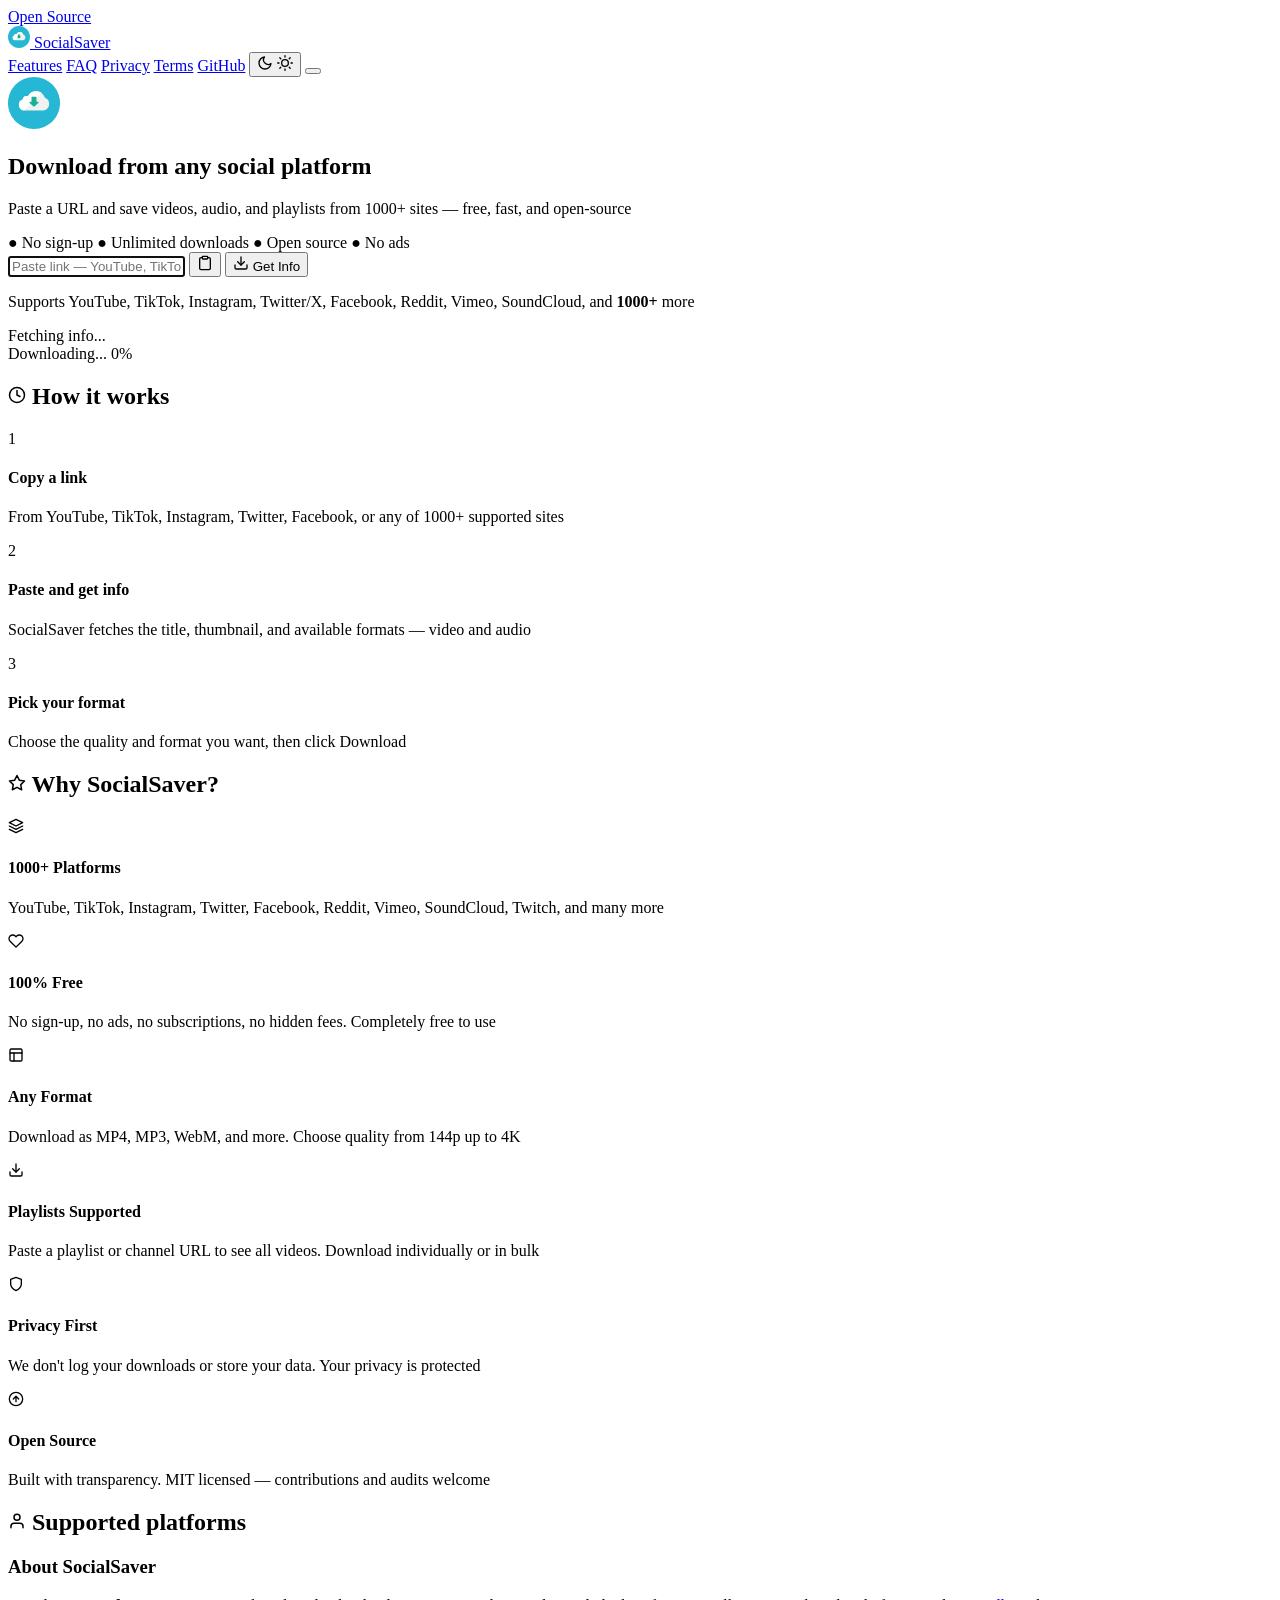
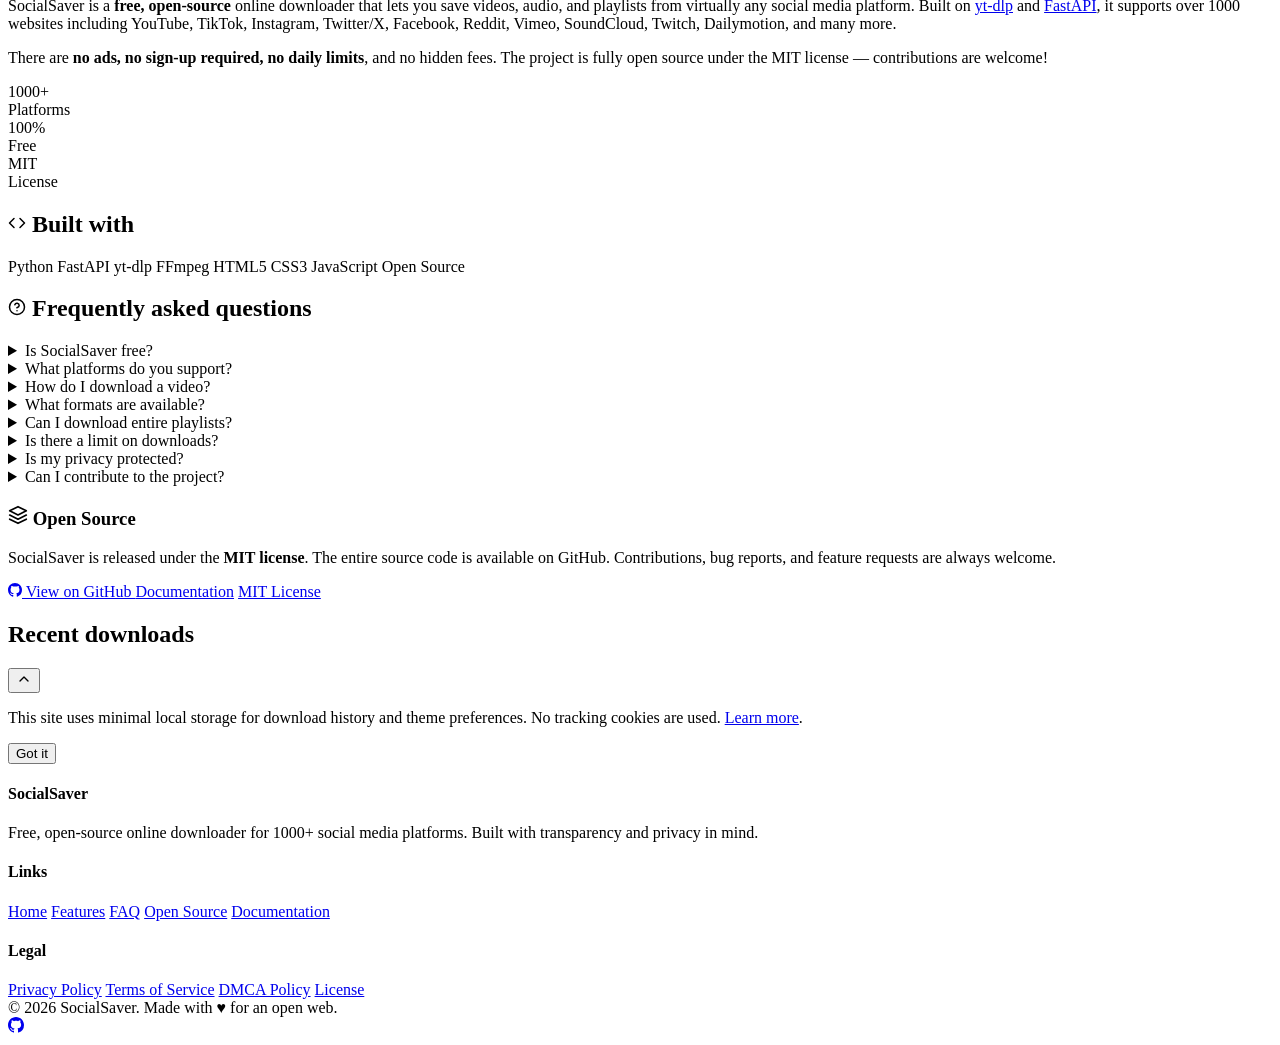
==== frontend/index.html @ 0bf435aa "first commit" ====
<!DOCTYPE html>
<html lang="en">
<head>
    <meta charset="UTF-8">
    <meta name="viewport" content="width=device-width, initial-scale=1.0">
    <title>SocialSaver — Free Video &amp; Audio Downloader for 1000+ Platforms</title>
    <meta name="description" content="SocialSaver is a free, open-source online downloader for YouTube, TikTok, Instagram, Twitter/X, Facebook, and 1000+ sites. No ads, no sign-up, no limits. Download videos, audio, and playlists instantly.">
    <meta name="keywords" content="video downloader, youtube downloader, tiktok downloader, instagram downloader, twitter downloader, facebook downloader, online downloader, free downloader, social media downloader, mp4 downloader, mp3 downloader, playlist downloader, open source downloader">
    <link rel="canonical" href="https://socialsaver.example.com/">
    <meta name="robots" content="index, follow">
    <meta name="language" content="English">
    <meta name="author" content="SocialSaver">
    <meta name="theme-color" content="#0d0d14">

    <!-- Open Graph -->
    <meta property="og:title" content="SocialSaver — Free Video &amp; Audio Downloader">
    <meta property="og:description" content="Download videos and audio from 1000+ platforms. Free, open-source, no sign-up required.">
    <meta property="og:url" content="https://socialsaver.example.com/">
    <meta property="og:type" content="website">
    <meta property="og:site_name" content="SocialSaver">
    <meta property="og:locale" content="en_US">

    <!-- Twitter -->
    <meta name="twitter:card" content="summary_large_image">
    <meta name="twitter:title" content="SocialSaver — Free Video &amp; Audio Downloader">
    <meta name="twitter:description" content="Download videos and audio from 1000+ platforms. Free, open-source, no sign-up.">
    <meta name="twitter:site" content="@socialsaver">

    <link rel="icon" href="/favicon.svg" type="image/svg+xml">
    <link rel="apple-touch-icon" href="/favicon.svg">
    <link rel="stylesheet" href="/styles.css">

    <!-- JSON-LD: WebApplication -->
    <script type="application/ld+json">
    {
        "@context": "https://schema.org",
        "@type": "WebApplication",
        "name": "SocialSaver",
        "url": "https://socialsaver.example.com/",
        "description": "Free, open-source online downloader for videos and audio from 1000+ social media platforms.",
        "applicationCategory": "Multimedia",
        "operatingSystem": "All",
        "browserRequirements": "Requires JavaScript",
        "offers": {
            "@type": "Offer",
            "price": "0",
            "priceCurrency": "USD"
        }
    }
    </script>

    <!-- JSON-LD: BreadcrumbList -->
    <script type="application/ld+json">
    {
        "@context": "https://schema.org",
        "@type": "BreadcrumbList",
        "itemListElement": [{
            "@type": "ListItem",
            "position": 1,
            "name": "Home",
            "item": "https://socialsaver.example.com/"
        }]
    }
    </script>

    <!-- JSON-LD: FAQ -->
    <script type="application/ld+json">
    {
        "@context": "https://schema.org",
        "@type": "FAQPage",
        "mainEntity": [
            {"@type":"Question","name":"Is SocialSaver free?","acceptedAnswer":{"@type":"Answer","text":"Yes — 100% free. No sign-up, no subscriptions, no hidden fees. SocialSaver is also open source under the MIT license."}},
            {"@type":"Question","name":"What platforms do you support?","acceptedAnswer":{"@type":"Answer","text":"1000+ platforms including YouTube, TikTok, Instagram, Twitter/X, Facebook, Reddit, Vimeo, SoundCloud, Twitch, Dailymotion, and many more."}},
            {"@type":"Question","name":"How do I download a video?","acceptedAnswer":{"@type":"Answer","text":"Copy the URL of the video, paste it into the input field, click Get Info, choose your preferred format, and click Download."}},
            {"@type":"Question","name":"What formats are available?","acceptedAnswer":{"@type":"Answer","text":"You can download as MP4 video (various resolutions up to 4K), MP3 audio, WebM, and more depending on the source platform."}},
            {"@type":"Question","name":"Can I download entire playlists?","acceptedAnswer":{"@type":"Answer","text":"Yes! Paste a playlist or channel URL and SocialSaver will list all videos. You can download individual videos or the entire playlist."}},
            {"@type":"Question","name":"Is my privacy protected?","acceptedAnswer":{"@type":"Answer","text":"We do not log or store your downloaded URLs, and no personal data is collected. See our Privacy Policy for details."}}
        ]
    }
    </script>
</head>
<body>
    <!-- GitHub banner -->
    <div class="gh-banner">
        <a href="https://github.com/socialsaver/socialsaver" target="_blank" rel="noopener">Open Source</a>
    </div>

    <!-- Nav -->
    <nav class="nav" id="navbar">
        <div class="nav-inner">
            <a href="/" class="nav-brand">
                <svg width="22" height="22" viewBox="0 0 48 48" fill="none" aria-hidden="true">
                    <path fill="#25b7d3" d="M24 47.998c13.255 0 24-10.745 24-24C48 10.746 37.255 0 24 0S0 10.745 0 23.999s10.745 23.999 24 23.999"/>
                    <path fill="#f0f1f1" d="M37.964 24.871a6.11 6.11 0 0 0-3.83-5.665c-1.78-4.349-4.652-6.116-8.17-6.116a8.5 8.5 0 0 0-7.58 4.642c-2.236-.953-4.756.629-4.85 3.078a5.234 5.234 0 0 0 1.739 10.17h17.455s5.236-.971 5.236-6.109"/>
                    <path fill="#fff" d="M25.964 13.09a8.5 8.5 0 0 0-7.58 4.642a3.488 3.488 0 0 0-4.85 3.078a5.23 5.23 0 0 0-3.497 4.934a5.234 5.234 0 0 0 4.804 5.214l16.187-16.186c-1.453-1.16-3.163-1.682-5.064-1.682"/>
                    <path fill="#17b198" d="M28.32 23.236a.58.58 0 0 0-.531-.355H26.3v-4.027a.575.575 0 0 0-.575-.575h-3.451a.575.575 0 0 0-.575.575v4.027h-1.488a.575.575 0 0 0-.407.982l3.777 3.458a.575.575 0 0 0 .814 0l3.8-3.458a.58.58 0 0 0 .124-.627"/>
                </svg>
                SocialSaver
            </a>
            <div class="nav-links" id="navLinks">
                <a href="#features" class="nav-desktop">Features</a>
                <a href="#faq" class="nav-desktop">FAQ</a>
                <a href="/legal.html#privacy">Privacy</a>
                <a href="/legal.html#terms">Terms</a>
                <a href="https://github.com/socialsaver/socialsaver" target="_blank" rel="noopener" class="nav-cta">GitHub</a>
                <button class="btn-icon-sm" id="themeToggle" aria-label="Toggle theme">
                    <svg class="moon-icon" width="16" height="16" viewBox="0 0 24 24" fill="none" stroke="currentColor" stroke-width="2" stroke-linecap="round" stroke-linejoin="round"><path d="M21 12.79A9 9 0 1 1 11.21 3 7 7 0 0 0 21 12.79z"/></svg>
                    <svg class="sun-icon" width="16" height="16" viewBox="0 0 24 24" fill="none" stroke="currentColor" stroke-width="2" stroke-linecap="round" stroke-linejoin="round"><circle cx="12" cy="12" r="5"/><line x1="12" y1="1" x2="12" y2="3"/><line x1="12" y1="21" x2="12" y2="23"/><line x1="4.22" y1="4.22" x2="5.64" y2="5.64"/><line x1="18.36" y1="18.36" x2="19.78" y2="19.78"/><line x1="1" y1="12" x2="3" y2="12"/><line x1="21" y1="12" x2="23" y2="12"/><line x1="4.22" y1="19.78" x2="5.64" y2="18.36"/><line x1="18.36" y1="5.64" x2="19.78" y2="4.22"/></svg>
                </button>
                <button class="nav-hamburger" id="navHamburger" aria-label="Menu">
                    <span></span><span></span><span></span>
                </button>
            </div>
        </div>
    </nav>

    <main class="container">
        <!-- Hero -->
        <section class="hero reveal" id="hero">
            <div class="hero-icon">
                <svg width="52" height="52" viewBox="0 0 48 48" fill="none" aria-hidden="true">
                    <path fill="#25b7d3" d="M24 47.998c13.255 0 24-10.745 24-24C48 10.746 37.255 0 24 0S0 10.745 0 23.999s10.745 23.999 24 23.999"/>
                    <path fill="#f0f1f1" d="M37.964 24.871a6.11 6.11 0 0 0-3.83-5.665c-1.78-4.349-4.652-6.116-8.17-6.116a8.5 8.5 0 0 0-7.58 4.642c-2.236-.953-4.756.629-4.85 3.078a5.234 5.234 0 0 0 1.739 10.17h17.455s5.236-.971 5.236-6.109"/>
                    <path fill="#fff" d="M25.964 13.09a8.5 8.5 0 0 0-7.58 4.642a3.488 3.488 0 0 0-4.85 3.078a5.23 5.23 0 0 0-3.497 4.934a5.234 5.234 0 0 0 4.804 5.214l16.187-16.186c-1.453-1.16-3.163-1.682-5.064-1.682"/>
                    <path fill="#17b198" d="M28.32 23.236a.58.58 0 0 0-.531-.355H26.3v-4.027a.575.575 0 0 0-.575-.575h-3.451a.575.575 0 0 0-.575.575v4.027h-1.488a.575.575 0 0 0-.407.982l3.777 3.458a.575.575 0 0 0 .814 0l3.8-3.458a.58.58 0 0 0 .124-.627"/>
                </svg>
            </div>
            <h1>Download from <span class="accent">any social platform</span></h1>
            <p class="subtitle">Paste a URL and save videos, audio, and playlists from 1000+ sites — free, fast, and open-source</p>
            <div class="hero-badges">
                <span class="hero-badge">&#9679; No sign-up</span>
                <span class="hero-badge">&#9679; Unlimited downloads</span>
                <span class="hero-badge">&#9679; Open source</span>
                <span class="hero-badge">&#9679; No ads</span>
            </div>
        </section>

        <!-- Input -->
        <section class="input-card reveal" id="inputCard">
            <div class="input-row">
                <input type="url" id="urlInput" placeholder="Paste link — YouTube, TikTok, Instagram, Twitter, Facebook..." autofocus spellcheck="false" autocomplete="url">
                <button class="btn btn-icon" id="pasteBtn" aria-label="Paste from clipboard">
                    <svg width="16" height="16" viewBox="0 0 24 24" fill="none" stroke="currentColor" stroke-width="2" stroke-linecap="round" stroke-linejoin="round"><rect x="8" y="2" width="8" height="4" rx="1"/><path d="M16 4h2a2 2 0 0 1 2 2v14a2 2 0 0 1-2 2H6a2 2 0 0 1-2-2V6a2 2 0 0 1 2-2h2"/></svg>
                </button>
                <button class="btn btn-primary" id="downloadBtn">
                    <svg width="16" height="16" viewBox="0 0 24 24" fill="none" stroke="currentColor" stroke-width="2" stroke-linecap="round" stroke-linejoin="round"><path d="M21 15v4a2 2 0 0 1-2 2H5a2 2 0 0 1-2-2v-4"/><polyline points="7 10 12 15 17 10"/><line x1="12" y1="15" x2="12" y2="3"/></svg>
                    Get Info
                </button>
            </div>
            <p class="supported">Supports YouTube, TikTok, Instagram, Twitter/X, Facebook, Reddit, Vimeo, SoundCloud, and <strong>1000+</strong> more</p>
        </section>

        <!-- Loader -->
        <div class="loader hidden" id="loader">
            <div class="spinner"></div>
            <span>Fetching info...</span>
        </div>

        <!-- Error -->
        <div class="error hidden" id="error"></div>

        <!-- Result -->
        <div class="hidden" id="result">
            <div class="media-card fade-in" id="singleResult"></div>
        </div>

        <!-- Playlist Result -->
        <div class="hidden" id="playlistResult">
            <div class="media-card fade-in" id="playlistContent"></div>
        </div>

        <!-- Progress -->
        <div class="progress-wrap hidden" id="progressWrap">
            <div class="progress-bar">
                <div class="progress-fill" id="progressFill"></div>
            </div>
            <div class="progress-info">
                <span id="progressLabel">Downloading...</span>
                <span id="progressPercent">0%</span>
            </div>
        </div>

        <!-- How it works -->
        <section class="how-section reveal" id="how">
            <h2 class="section-title">
                <svg width="18" height="18" viewBox="0 0 24 24" fill="none" stroke="currentColor" stroke-width="2" stroke-linecap="round" stroke-linejoin="round"><circle cx="12" cy="12" r="10"/><path d="M12 6v6l4 2"/></svg>
                How it works
            </h2>
            <div class="steps">
                <div class="step">
                    <div class="step-num">1</div>
                    <div>
                        <h4>Copy a link</h4>
                        <p>From YouTube, TikTok, Instagram, Twitter, Facebook, or any of 1000+ supported sites</p>
                    </div>
                </div>
                <div class="step">
                    <div class="step-num">2</div>
                    <div>
                        <h4>Paste and get info</h4>
                        <p>SocialSaver fetches the title, thumbnail, and available formats — video and audio</p>
                    </div>
                </div>
                <div class="step">
                    <div class="step-num">3</div>
                    <div>
                        <h4>Pick your format</h4>
                        <p>Choose the quality and format you want, then click Download</p>
                    </div>
                </div>
            </div>
        </section>

        <!-- Features -->
        <section class="features-section reveal" id="features">
            <h2 class="section-title">
                <svg width="18" height="18" viewBox="0 0 24 24" fill="none" stroke="currentColor" stroke-width="2" stroke-linecap="round" stroke-linejoin="round"><polygon points="12 2 15.09 8.26 22 9.27 17 14.14 18.18 21.02 12 17.77 5.82 21.02 7 14.14 2 9.27 8.91 8.26 12 2"/></svg>
                Why SocialSaver?
            </h2>
            <div class="features-grid">
                <div class="feature-item">
                    <div class="feature-icon">
                        <svg width="16" height="16" viewBox="0 0 24 24" fill="none" stroke="currentColor" stroke-width="2" stroke-linecap="round" stroke-linejoin="round"><path d="M12 2L2 7l10 5 10-5-10-5z"/><path d="M2 17l10 5 10-5"/><path d="M2 12l10 5 10-5"/></svg>
                    </div>
                    <div>
                        <h4>1000+ Platforms</h4>
                        <p>YouTube, TikTok, Instagram, Twitter, Facebook, Reddit, Vimeo, SoundCloud, Twitch, and many more</p>
                    </div>
                </div>
                <div class="feature-item">
                    <div class="feature-icon">
                        <svg width="16" height="16" viewBox="0 0 24 24" fill="none" stroke="currentColor" stroke-width="2" stroke-linecap="round" stroke-linejoin="round"><path d="M20.84 4.61a5.5 5.5 0 0 0-7.78 0L12 5.67l-1.06-1.06a5.5 5.5 0 0 0-7.78 7.78l1.06 1.06L12 21.23l7.78-7.78 1.06-1.06a5.5 5.5 0 0 0 0-7.78z"/></svg>
                    </div>
                    <div>
                        <h4>100% Free</h4>
                        <p>No sign-up, no ads, no subscriptions, no hidden fees. Completely free to use</p>
                    </div>
                </div>
                <div class="feature-item">
                    <div class="feature-icon">
                        <svg width="16" height="16" viewBox="0 0 24 24" fill="none" stroke="currentColor" stroke-width="2" stroke-linecap="round" stroke-linejoin="round"><rect x="3" y="3" width="18" height="18" rx="2" ry="2"/><line x1="3" y1="9" x2="21" y2="9"/><line x1="9" y1="21" x2="9" y2="9"/></svg>
                    </div>
                    <div>
                        <h4>Any Format</h4>
                        <p>Download as MP4, MP3, WebM, and more. Choose quality from 144p up to 4K</p>
                    </div>
                </div>
                <div class="feature-item">
                    <div class="feature-icon">
                        <svg width="16" height="16" viewBox="0 0 24 24" fill="none" stroke="currentColor" stroke-width="2" stroke-linecap="round" stroke-linejoin="round"><path d="M21 15v4a2 2 0 0 1-2 2H5a2 2 0 0 1-2-2v-4"/><polyline points="7 10 12 15 17 10"/><line x1="12" y1="15" x2="12" y2="3"/></svg>
                    </div>
                    <div>
                        <h4>Playlists Supported</h4>
                        <p>Paste a playlist or channel URL to see all videos. Download individually or in bulk</p>
                    </div>
                </div>
                <div class="feature-item">
                    <div class="feature-icon">
                        <svg width="16" height="16" viewBox="0 0 24 24" fill="none" stroke="currentColor" stroke-width="2" stroke-linecap="round" stroke-linejoin="round"><path d="M12 22s8-4 8-10V5l-8-3-8 3v7c0 6 8 10 8 10z"/></svg>
                    </div>
                    <div>
                        <h4>Privacy First</h4>
                        <p>We don't log your downloads or store your data. Your privacy is protected</p>
                    </div>
                </div>
                <div class="feature-item">
                    <div class="feature-icon">
                        <svg width="16" height="16" viewBox="0 0 24 24" fill="none" stroke="currentColor" stroke-width="2" stroke-linecap="round" stroke-linejoin="round"><circle cx="12" cy="12" r="10"/><polyline points="16 12 12 8 8 12"/><line x1="12" y1="16" x2="12" y2="8"/></svg>
                    </div>
                    <div>
                        <h4>Open Source</h4>
                        <p>Built with transparency. MIT licensed — contributions and audits welcome</p>
                    </div>
                </div>
            </div>
        </section>

        <!-- Supported platforms -->
        <section class="platforms-section reveal" id="platforms">
            <h2 class="section-title">
                <svg width="18" height="18" viewBox="0 0 24 24" fill="none" stroke="currentColor" stroke-width="2" stroke-linecap="round" stroke-linejoin="round"><path d="M20 21v-2a4 4 0 0 0-4-4H8a4 4 0 0 0-4 4v2"/><circle cx="12" cy="7" r="4"/></svg>
                Supported platforms
            </h2>
            <div class="platform-grid" id="platformGrid"></div>
        </section>

        <!-- About -->
        <section class="about-section reveal" id="about">
            <div class="about-card">
                <h3>About SocialSaver</h3>
                <p>SocialSaver is a <strong>free, open-source</strong> online downloader that lets you save videos, audio, and playlists from virtually any social media platform. Built on <a href="https://github.com/yt-dlp/yt-dlp" target="_blank" rel="noopener">yt-dlp</a> and <a href="https://fastapi.tiangolo.com/" target="_blank" rel="noopener">FastAPI</a>, it supports over 1000 websites including YouTube, TikTok, Instagram, Twitter/X, Facebook, Reddit, Vimeo, SoundCloud, Twitch, Dailymotion, and many more.</p>
                <p>There are <strong>no ads, no sign-up required, no daily limits</strong>, and no hidden fees. The project is fully open source under the MIT license — contributions are welcome!</p>
                <div class="about-stats">
                    <div class="stat-item">
                        <div class="stat-num">1000+</div>
                        <div class="stat-label">Platforms</div>
                    </div>
                    <div class="stat-item">
                        <div class="stat-num">100%</div>
                        <div class="stat-label">Free</div>
                    </div>
                    <div class="stat-item">
                        <div class="stat-num">MIT</div>
                        <div class="stat-label">License</div>
                    </div>
                </div>
            </div>
        </section>

        <!-- Tech stack -->
        <section class="tech-section reveal" id="tech">
            <h2 class="section-title">
                <svg width="18" height="18" viewBox="0 0 24 24" fill="none" stroke="currentColor" stroke-width="2" stroke-linecap="round" stroke-linejoin="round"><polyline points="16 18 22 12 16 6"/><polyline points="8 6 2 12 8 18"/></svg>
                Built with
            </h2>
            <div class="tech-grid">
                <span class="tech-badge">Python</span>
                <span class="tech-badge">FastAPI</span>
                <span class="tech-badge">yt-dlp</span>
                <span class="tech-badge">FFmpeg</span>
                <span class="tech-badge">HTML5</span>
                <span class="tech-badge">CSS3</span>
                <span class="tech-badge">JavaScript</span>
                <span class="tech-badge">Open Source</span>
            </div>
        </section>

        <!-- FAQ -->
        <section class="faq-section reveal" id="faq">
            <h2 class="section-title">
                <svg width="18" height="18" viewBox="0 0 24 24" fill="none" stroke="currentColor" stroke-width="2" stroke-linecap="round" stroke-linejoin="round"><circle cx="12" cy="12" r="10"/><path d="M9.09 9a3 3 0 0 1 5.83 1c0 2-3 3-3 3"/><line x1="12" y1="17" x2="12.01" y2="17"/></svg>
                Frequently asked questions
            </h2>
            <div class="faq-list">
                <details class="faq-item">
                    <summary>Is SocialSaver free?</summary>
                    <p>Yes — 100% free. No sign-up, no subscriptions, no hidden fees. SocialSaver is also <strong>open source</strong> under the MIT license.</p>
                </details>
                <details class="faq-item">
                    <summary>What platforms do you support?</summary>
                    <p><strong>1000+</strong> platforms including YouTube, TikTok, Instagram, Twitter/X, Facebook, Reddit, Vimeo, SoundCloud, Twitch, Dailymotion, and many more. Powered by yt-dlp.</p>
                </details>
                <details class="faq-item">
                    <summary>How do I download a video?</summary>
                    <p>Copy the URL of the video, paste it into the input field above, click <strong>Get Info</strong>, choose your preferred format, and click <strong>Download</strong>. It's that simple!</p>
                </details>
                <details class="faq-item">
                    <summary>What formats are available?</summary>
                    <p>You can download as <strong>MP4 video</strong> (various resolutions up to 4K), <strong>MP3 audio</strong>, <strong>WebM</strong>, and more depending on what the source platform offers.</p>
                </details>
                <details class="faq-item">
                    <summary>Can I download entire playlists?</summary>
                    <p>Yes! Paste a playlist or channel URL and SocialSaver will list all videos. You can download individual videos or the entire playlist.</p>
                </details>
                <details class="faq-item">
                    <summary>Is there a limit on downloads?</summary>
                    <p>There is no hard limit, but rate limiting is in place to ensure fair usage for everyone (60 requests per minute).</p>
                </details>
                <details class="faq-item">
                    <summary>Is my privacy protected?</summary>
                    <p>We do not log or store your downloaded URLs, and no personal data is collected. See our <a href="/legal.html#privacy">Privacy Policy</a> for details.</p>
                </details>
                <details class="faq-item">
                    <summary>Can I contribute to the project?</summary>
                    <p>Absolutely! SocialSaver is <strong>open source</strong> on <a href="https://github.com/socialsaver/socialsaver" target="_blank" rel="noopener">GitHub</a>. Feel free to submit issues, feature requests, or pull requests.</p>
                </details>
            </div>
        </section>

        <!-- Open source -->
        <section class="oss-section reveal" id="oss">
            <div class="oss-card">
                <h3>
                    <svg width="20" height="20" viewBox="0 0 24 24" fill="none" stroke="currentColor" stroke-width="2" stroke-linecap="round" stroke-linejoin="round"><path d="M12 2L2 7l10 5 10-5-10-5z"/><path d="M2 17l10 5 10-5"/><path d="M2 12l10 5 10-5"/></svg>
                    Open Source
                </h3>
                <p>SocialSaver is released under the <strong>MIT license</strong>. The entire source code is available on GitHub. Contributions, bug reports, and feature requests are always welcome.</p>
                <div class="oss-links">
                    <a href="https://github.com/socialsaver/socialsaver" target="_blank" rel="noopener" class="btn btn-primary">
                        <svg width="14" height="14" viewBox="0 0 24 24" fill="currentColor"><path d="M12 0C5.37 0 0 5.37 0 12c0 5.31 3.435 9.795 8.205 11.385.6.105.825-.255.825-.57 0-.285-.015-1.23-.015-2.235-3.015.555-3.795-.735-4.035-1.41-.135-.345-.72-1.41-1.23-1.695-.42-.225-1.02-.78-.015-.795.945-.015 1.62.87 1.845 1.23 1.08 1.815 2.805 1.305 3.495.99.105-.78.42-1.305.765-1.605-2.67-.3-5.46-1.335-5.46-5.925 0-1.305.465-2.385 1.23-3.225-.12-.3-.54-1.53.12-3.18 0 0 1.005-.315 3.3 1.23.96-.27 1.98-.405 3-.405s2.04.135 3 .405c2.295-1.56 3.3-1.23 3.3-1.23.66 1.65.24 2.88.12 3.18.765.84 1.23 1.905 1.23 3.225 0 4.605-2.805 5.625-5.475 5.925.435.375.81 1.095.81 2.22 0 1.605-.015 2.895-.015 3.3 0 .315.225.69.825.57A12.02 12.02 0 0 0 24 12c0-6.63-5.37-12-12-12z"/></svg>
                        View on GitHub
                    </a>
                    <a href="https://github.com/socialsaver/socialsaver/blob/main/README.md" target="_blank" rel="noopener" class="btn btn-ghost">Documentation</a>
                    <a href="/LICENSE" target="_blank" class="btn btn-ghost">MIT License</a>
                </div>
            </div>
        </section>

        <!-- History -->
        <div class="history-section hidden reveal" id="historySection">
            <h2 class="section-title">Recent downloads</h2>
            <div class="history-list" id="historyList"></div>
        </div>
    </main>

    <!-- Toast -->
    <div class="toast hidden" id="toast"></div>

    <!-- Back to top -->
    <button class="back-to-top" id="backToTop" aria-label="Back to top">
        <svg width="16" height="16" viewBox="0 0 24 24" fill="none" stroke="currentColor" stroke-width="2" stroke-linecap="round" stroke-linejoin="round"><polyline points="18 15 12 9 6 15"/></svg>
    </button>

    <!-- Cookie consent -->
    <div class="cookie-bar" id="cookieBar">
        <p>This site uses minimal local storage for download history and theme preferences. No tracking cookies are used. <a href="/legal.html#privacy">Learn more</a>.</p>
        <button class="btn btn-primary" id="cookieAccept">Got it</button>
    </div>

    <!-- Footer -->
    <footer class="footer">
        <div class="footer-inner">
            <div class="footer-grid">
                <div class="footer-col">
                    <h4>SocialSaver</h4>
                    <p>Free, open-source online downloader for 1000+ social media platforms. Built with transparency and privacy in mind.</p>
                </div>
                <div class="footer-col">
                    <h4>Links</h4>
                    <a href="/">Home</a>
                    <a href="#features">Features</a>
                    <a href="#faq">FAQ</a>
                    <a href="#oss">Open Source</a>
                    <a href="https://github.com/socialsaver/socialsaver/blob/main/README.md" target="_blank" rel="noopener">Documentation</a>
                </div>
                <div class="footer-col">
                    <h4>Legal</h4>
                    <a href="/legal.html#privacy">Privacy Policy</a>
                    <a href="/legal.html#terms">Terms of Service</a>
                    <a href="/legal.html#dmca">DMCA Policy</a>
                    <a href="/LICENSE.html">License</a>
                </div>
            </div>
            <div class="footer-bottom">
                <span>&copy; 2026 SocialSaver. Made with &#9829; for an open web.</span>
                <div class="footer-social">
                    <a href="https://github.com/socialsaver/socialsaver" target="_blank" rel="noopener" aria-label="GitHub">
                        <svg width="16" height="16" viewBox="0 0 24 24" fill="currentColor"><path d="M12 0C5.37 0 0 5.37 0 12c0 5.31 3.435 9.795 8.205 11.385.6.105.825-.255.825-.57 0-.285-.015-1.23-.015-2.235-3.015.555-3.795-.735-4.035-1.41-.135-.345-.72-1.41-1.23-1.695-.42-.225-1.02-.78-.015-.795.945-.015 1.62.87 1.845 1.23 1.08 1.815 2.805 1.305 3.495.99.105-.78.42-1.305.765-1.605-2.67-.3-5.46-1.335-5.46-5.925 0-1.305.465-2.385 1.23-3.225-.12-.3-.54-1.53.12-3.18 0 0 1.005-.315 3.3 1.23.96-.27 1.98-.405 3-.405s2.04.135 3 .405c2.295-1.56 3.3-1.23 3.3-1.23.66 1.65.24 2.88.12 3.18.765.84 1.23 1.905 1.23 3.225 0 4.605-2.805 5.625-5.475 5.925.435.375.81 1.095.81 2.22 0 1.605-.015 2.895-.015 3.3 0 .315.225.69.825.57A12.02 12.02 0 0 0 24 12c0-6.63-5.37-12-12-12z"/></svg>
                    </a>
                </div>
            </div>
        </div>
    </footer>

    <script src="/app.js"></script>
</body>
</html>
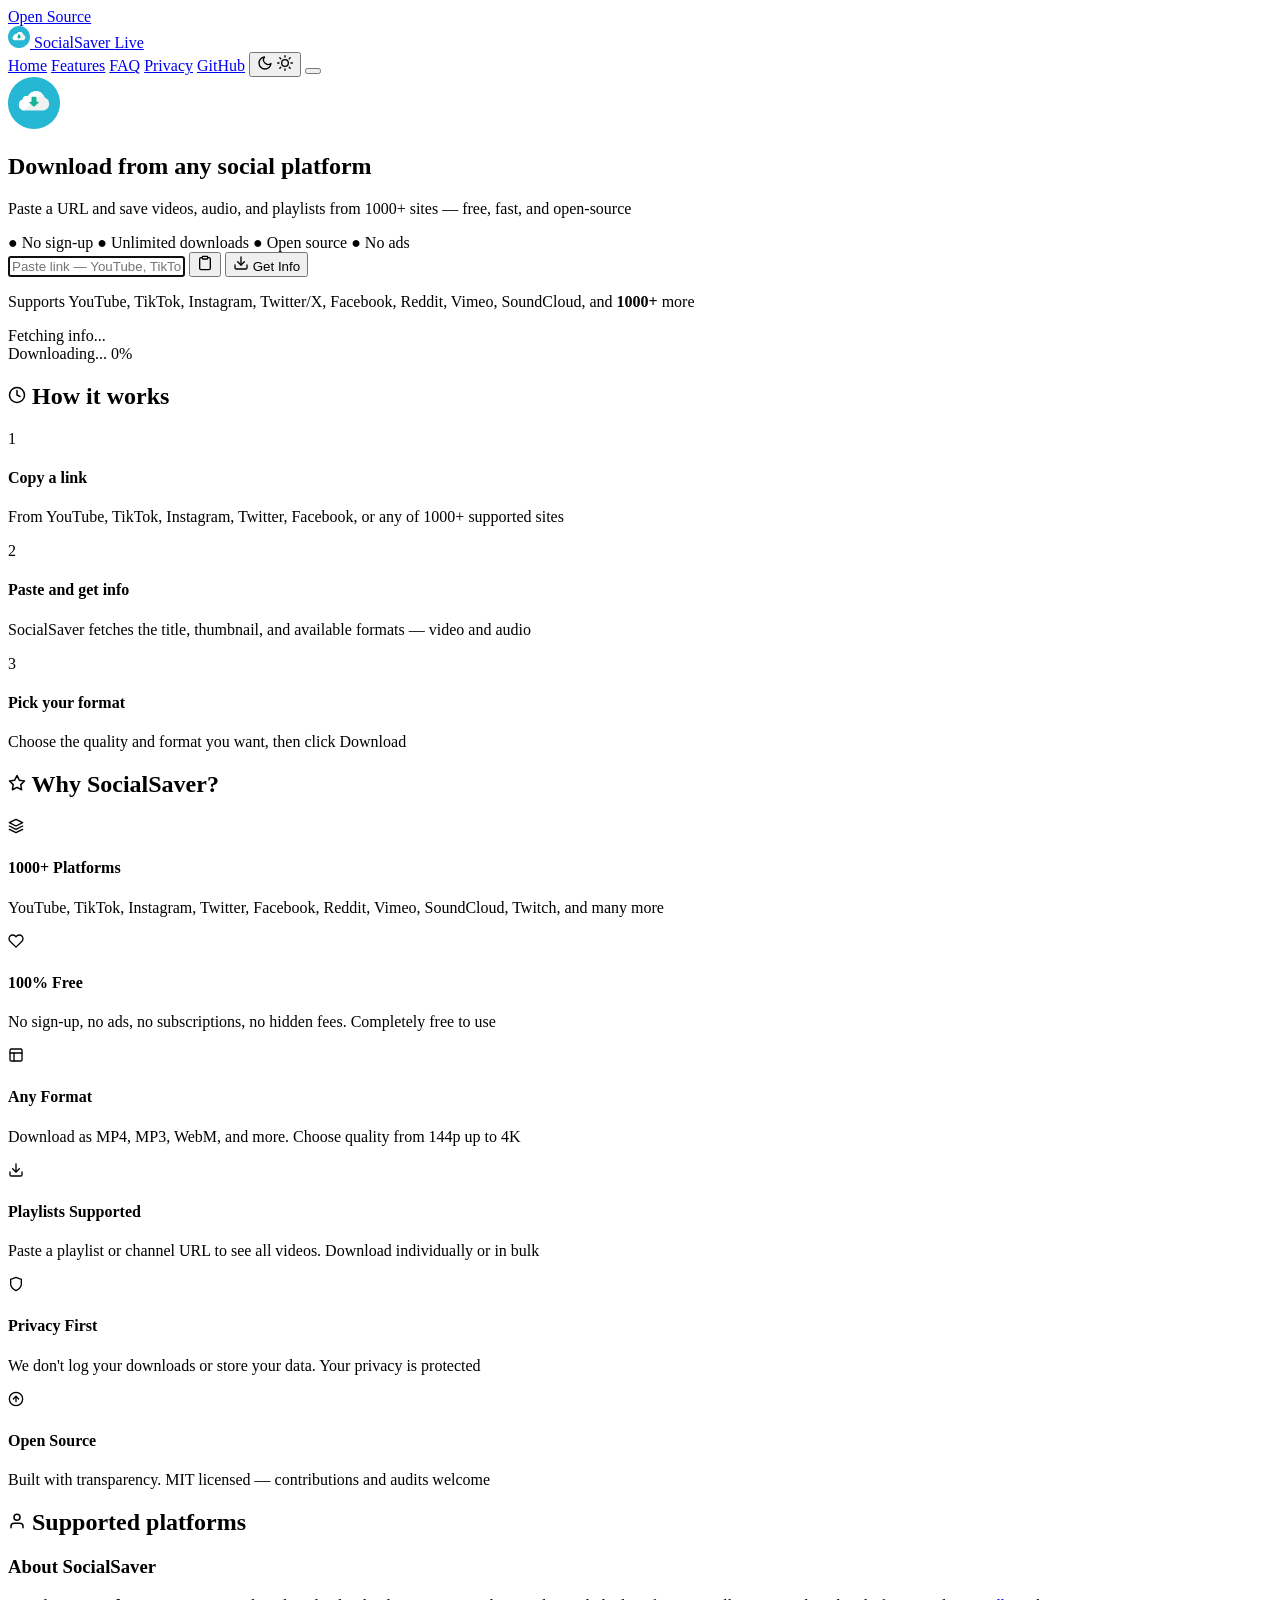
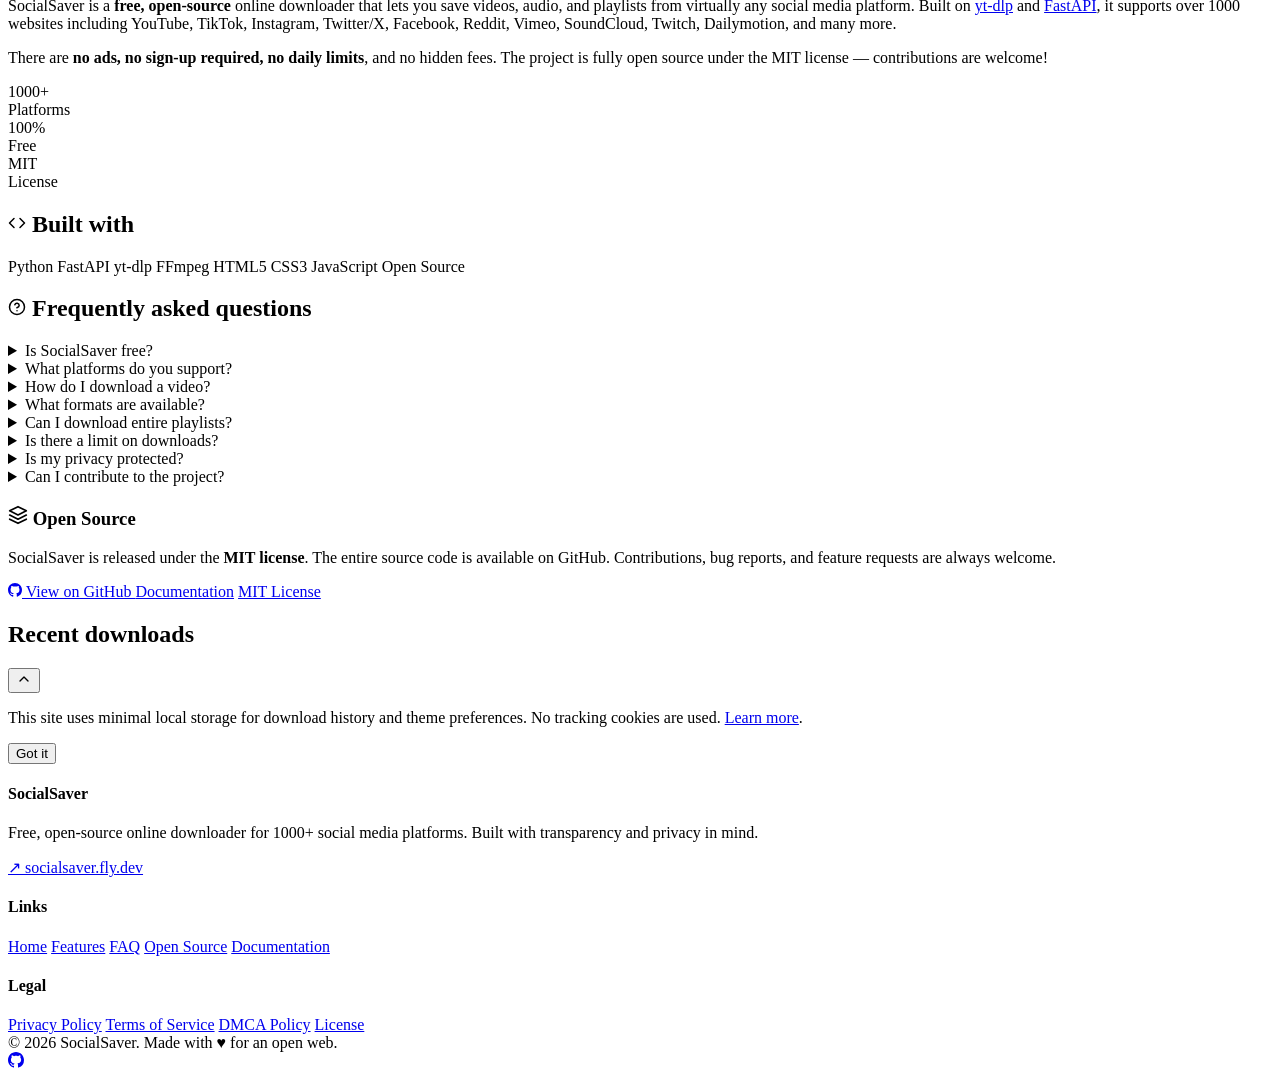
==== commit 009351c5: "4rd" ====
--- a/frontend/index.html
+++ b/frontend/index.html
@@ -6,16 +6,17 @@
     <title>SocialSaver — Free Video &amp; Audio Downloader for 1000+ Platforms</title>
     <meta name="description" content="SocialSaver is a free, open-source online downloader for YouTube, TikTok, Instagram, Twitter/X, Facebook, and 1000+ sites. No ads, no sign-up, no limits. Download videos, audio, and playlists instantly.">
     <meta name="keywords" content="video downloader, youtube downloader, tiktok downloader, instagram downloader, twitter downloader, facebook downloader, online downloader, free downloader, social media downloader, mp4 downloader, mp3 downloader, playlist downloader, open source downloader">
-    <link rel="canonical" href="https://socialsaver.example.com/">
+    <link rel="canonical" href="https://socialsaver.fly.dev/">
     <meta name="robots" content="index, follow">
     <meta name="language" content="English">
     <meta name="author" content="SocialSaver">
     <meta name="theme-color" content="#0d0d14">
+    <meta name="google-site-verification" content="BXLNmK0iXZXtT0ImTW3jBREM5jvsAgyjPPhfRhXa9dE" />
 
     <!-- Open Graph -->
     <meta property="og:title" content="SocialSaver — Free Video &amp; Audio Downloader">
     <meta property="og:description" content="Download videos and audio from 1000+ platforms. Free, open-source, no sign-up required.">
-    <meta property="og:url" content="https://socialsaver.example.com/">
+    <meta property="og:url" content="https://socialsaver.fly.dev/">
     <meta property="og:type" content="website">
     <meta property="og:site_name" content="SocialSaver">
     <meta property="og:locale" content="en_US">
@@ -27,7 +28,13 @@
     <meta name="twitter:site" content="@socialsaver">
 
     <link rel="icon" href="/favicon.svg" type="image/svg+xml">
-    <link rel="apple-touch-icon" href="/favicon.svg">
+    <link rel="icon" type="image/png" sizes="192x192" href="/icon-192.png">
+    <link rel="icon" type="image/png" sizes="512x512" href="/icon-512.png">
+    <link rel="apple-touch-icon" sizes="180x180" href="/icon-192.png">
+    <link rel="manifest" href="/manifest.json">
+    <meta name="apple-mobile-web-app-capable" content="yes">
+    <meta name="apple-mobile-web-app-status-bar-style" content="black-translucent">
+    <meta name="apple-mobile-web-app-title" content="SocialSaver">
     <link rel="stylesheet" href="/styles.css">
 
     <!-- JSON-LD: WebApplication -->
@@ -36,7 +43,7 @@
         "@context": "https://schema.org",
         "@type": "WebApplication",
         "name": "SocialSaver",
-        "url": "https://socialsaver.example.com/",
+        "url": "https://socialsaver.fly.dev/",
         "description": "Free, open-source online downloader for videos and audio from 1000+ social media platforms.",
         "applicationCategory": "Multimedia",
         "operatingSystem": "All",
@@ -58,7 +65,7 @@
             "@type": "ListItem",
             "position": 1,
             "name": "Home",
-            "item": "https://socialsaver.example.com/"
+            "item": "https://socialsaver.fly.dev/"
         }]
     }
     </script>
@@ -82,7 +89,7 @@
 <body>
     <!-- GitHub banner -->
     <div class="gh-banner">
-        <a href="https://github.com/socialsaver/socialsaver" target="_blank" rel="noopener">Open Source</a>
+        <a href="https://github.com/Rishav7324/SocialSaver" target="_blank" rel="noopener">Open Source</a>
     </div>
 
     <!-- Nav -->
@@ -96,13 +103,17 @@
                     <path fill="#17b198" d="M28.32 23.236a.58.58 0 0 0-.531-.355H26.3v-4.027a.575.575 0 0 0-.575-.575h-3.451a.575.575 0 0 0-.575.575v4.027h-1.488a.575.575 0 0 0-.407.982l3.777 3.458a.575.575 0 0 0 .814 0l3.8-3.458a.58.58 0 0 0 .124-.627"/>
                 </svg>
                 SocialSaver
+                <span class="nav-live">
+                    <span class="nav-live-dot"></span>
+                    Live
+                </span>
             </a>
             <div class="nav-links" id="navLinks">
+                <a href="/">Home</a>
                 <a href="#features" class="nav-desktop">Features</a>
                 <a href="#faq" class="nav-desktop">FAQ</a>
                 <a href="/legal.html#privacy">Privacy</a>
-                <a href="/legal.html#terms">Terms</a>
-                <a href="https://github.com/socialsaver/socialsaver" target="_blank" rel="noopener" class="nav-cta">GitHub</a>
+                <a href="https://github.com/Rishav7324/SocialSaver" target="_blank" rel="noopener" class="nav-cta">GitHub</a>
                 <button class="btn-icon-sm" id="themeToggle" aria-label="Toggle theme">
                     <svg class="moon-icon" width="16" height="16" viewBox="0 0 24 24" fill="none" stroke="currentColor" stroke-width="2" stroke-linecap="round" stroke-linejoin="round"><path d="M21 12.79A9 9 0 1 1 11.21 3 7 7 0 0 0 21 12.79z"/></svg>
                     <svg class="sun-icon" width="16" height="16" viewBox="0 0 24 24" fill="none" stroke="currentColor" stroke-width="2" stroke-linecap="round" stroke-linejoin="round"><circle cx="12" cy="12" r="5"/><line x1="12" y1="1" x2="12" y2="3"/><line x1="12" y1="21" x2="12" y2="23"/><line x1="4.22" y1="4.22" x2="5.64" y2="5.64"/><line x1="18.36" y1="18.36" x2="19.78" y2="19.78"/><line x1="1" y1="12" x2="3" y2="12"/><line x1="21" y1="12" x2="23" y2="12"/><line x1="4.22" y1="19.78" x2="5.64" y2="18.36"/><line x1="18.36" y1="5.64" x2="19.78" y2="4.22"/></svg>
@@ -362,7 +373,7 @@
                 </details>
                 <details class="faq-item">
                     <summary>Can I contribute to the project?</summary>
-                    <p>Absolutely! SocialSaver is <strong>open source</strong> on <a href="https://github.com/socialsaver/socialsaver" target="_blank" rel="noopener">GitHub</a>. Feel free to submit issues, feature requests, or pull requests.</p>
+                    <p>Absolutely! SocialSaver is <strong>open source</strong> on <a href="https://github.com/Rishav7324/SocialSaver" target="_blank" rel="noopener">GitHub</a>. Feel free to submit issues, feature requests, or pull requests.</p>
                 </details>
             </div>
         </section>
@@ -376,11 +387,11 @@
                 </h3>
                 <p>SocialSaver is released under the <strong>MIT license</strong>. The entire source code is available on GitHub. Contributions, bug reports, and feature requests are always welcome.</p>
                 <div class="oss-links">
-                    <a href="https://github.com/socialsaver/socialsaver" target="_blank" rel="noopener" class="btn btn-primary">
+                    <a href="https://github.com/Rishav7324/SocialSaver" target="_blank" rel="noopener" class="btn btn-primary">
                         <svg width="14" height="14" viewBox="0 0 24 24" fill="currentColor"><path d="M12 0C5.37 0 0 5.37 0 12c0 5.31 3.435 9.795 8.205 11.385.6.105.825-.255.825-.57 0-.285-.015-1.23-.015-2.235-3.015.555-3.795-.735-4.035-1.41-.135-.345-.72-1.41-1.23-1.695-.42-.225-1.02-.78-.015-.795.945-.015 1.62.87 1.845 1.23 1.08 1.815 2.805 1.305 3.495.99.105-.78.42-1.305.765-1.605-2.67-.3-5.46-1.335-5.46-5.925 0-1.305.465-2.385 1.23-3.225-.12-.3-.54-1.53.12-3.18 0 0 1.005-.315 3.3 1.23.96-.27 1.98-.405 3-.405s2.04.135 3 .405c2.295-1.56 3.3-1.23 3.3-1.23.66 1.65.24 2.88.12 3.18.765.84 1.23 1.905 1.23 3.225 0 4.605-2.805 5.625-5.475 5.925.435.375.81 1.095.81 2.22 0 1.605-.015 2.895-.015 3.3 0 .315.225.69.825.57A12.02 12.02 0 0 0 24 12c0-6.63-5.37-12-12-12z"/></svg>
                         View on GitHub
                     </a>
-                    <a href="https://github.com/socialsaver/socialsaver/blob/main/README.md" target="_blank" rel="noopener" class="btn btn-ghost">Documentation</a>
+                    <a href="https://github.com/Rishav7324/SocialSaver/blob/main/README.md" target="_blank" rel="noopener" class="btn btn-ghost">Documentation</a>
                     <a href="/LICENSE" target="_blank" class="btn btn-ghost">MIT License</a>
                 </div>
             </div>
@@ -414,6 +425,7 @@
                 <div class="footer-col">
                     <h4>SocialSaver</h4>
                     <p>Free, open-source online downloader for 1000+ social media platforms. Built with transparency and privacy in mind.</p>
+                    <a href="https://socialsaver.fly.dev/" target="_blank" rel="noopener" class="footer-site-link">&#8599; socialsaver.fly.dev</a>
                 </div>
                 <div class="footer-col">
                     <h4>Links</h4>
@@ -421,7 +433,7 @@
                     <a href="#features">Features</a>
                     <a href="#faq">FAQ</a>
                     <a href="#oss">Open Source</a>
-                    <a href="https://github.com/socialsaver/socialsaver/blob/main/README.md" target="_blank" rel="noopener">Documentation</a>
+                    <a href="https://github.com/Rishav7324/SocialSaver" target="_blank" rel="noopener">Documentation</a>
                 </div>
                 <div class="footer-col">
                     <h4>Legal</h4>
@@ -434,7 +446,7 @@
             <div class="footer-bottom">
                 <span>&copy; 2026 SocialSaver. Made with &#9829; for an open web.</span>
                 <div class="footer-social">
-                    <a href="https://github.com/socialsaver/socialsaver" target="_blank" rel="noopener" aria-label="GitHub">
+                    <a href="https://github.com/Rishav7324/SocialSaver" target="_blank" rel="noopener" aria-label="GitHub">
                         <svg width="16" height="16" viewBox="0 0 24 24" fill="currentColor"><path d="M12 0C5.37 0 0 5.37 0 12c0 5.31 3.435 9.795 8.205 11.385.6.105.825-.255.825-.57 0-.285-.015-1.23-.015-2.235-3.015.555-3.795-.735-4.035-1.41-.135-.345-.72-1.41-1.23-1.695-.42-.225-1.02-.78-.015-.795.945-.015 1.62.87 1.845 1.23 1.08 1.815 2.805 1.305 3.495.99.105-.78.42-1.305.765-1.605-2.67-.3-5.46-1.335-5.46-5.925 0-1.305.465-2.385 1.23-3.225-.12-.3-.54-1.53.12-3.18 0 0 1.005-.315 3.3 1.23.96-.27 1.98-.405 3-.405s2.04.135 3 .405c2.295-1.56 3.3-1.23 3.3-1.23.66 1.65.24 2.88.12 3.18.765.84 1.23 1.905 1.23 3.225 0 4.605-2.805 5.625-5.475 5.925.435.375.81 1.095.81 2.22 0 1.605-.015 2.895-.015 3.3 0 .315.225.69.825.57A12.02 12.02 0 0 0 24 12c0-6.63-5.37-12-12-12z"/></svg>
                     </a>
                 </div>
@@ -443,5 +455,10 @@
     </footer>
 
     <script src="/app.js"></script>
+    <script>
+    if ('serviceWorker' in navigator) {
+      navigator.serviceWorker.register('/sw.js');
+    }
+    </script>
 </body>
 </html>
